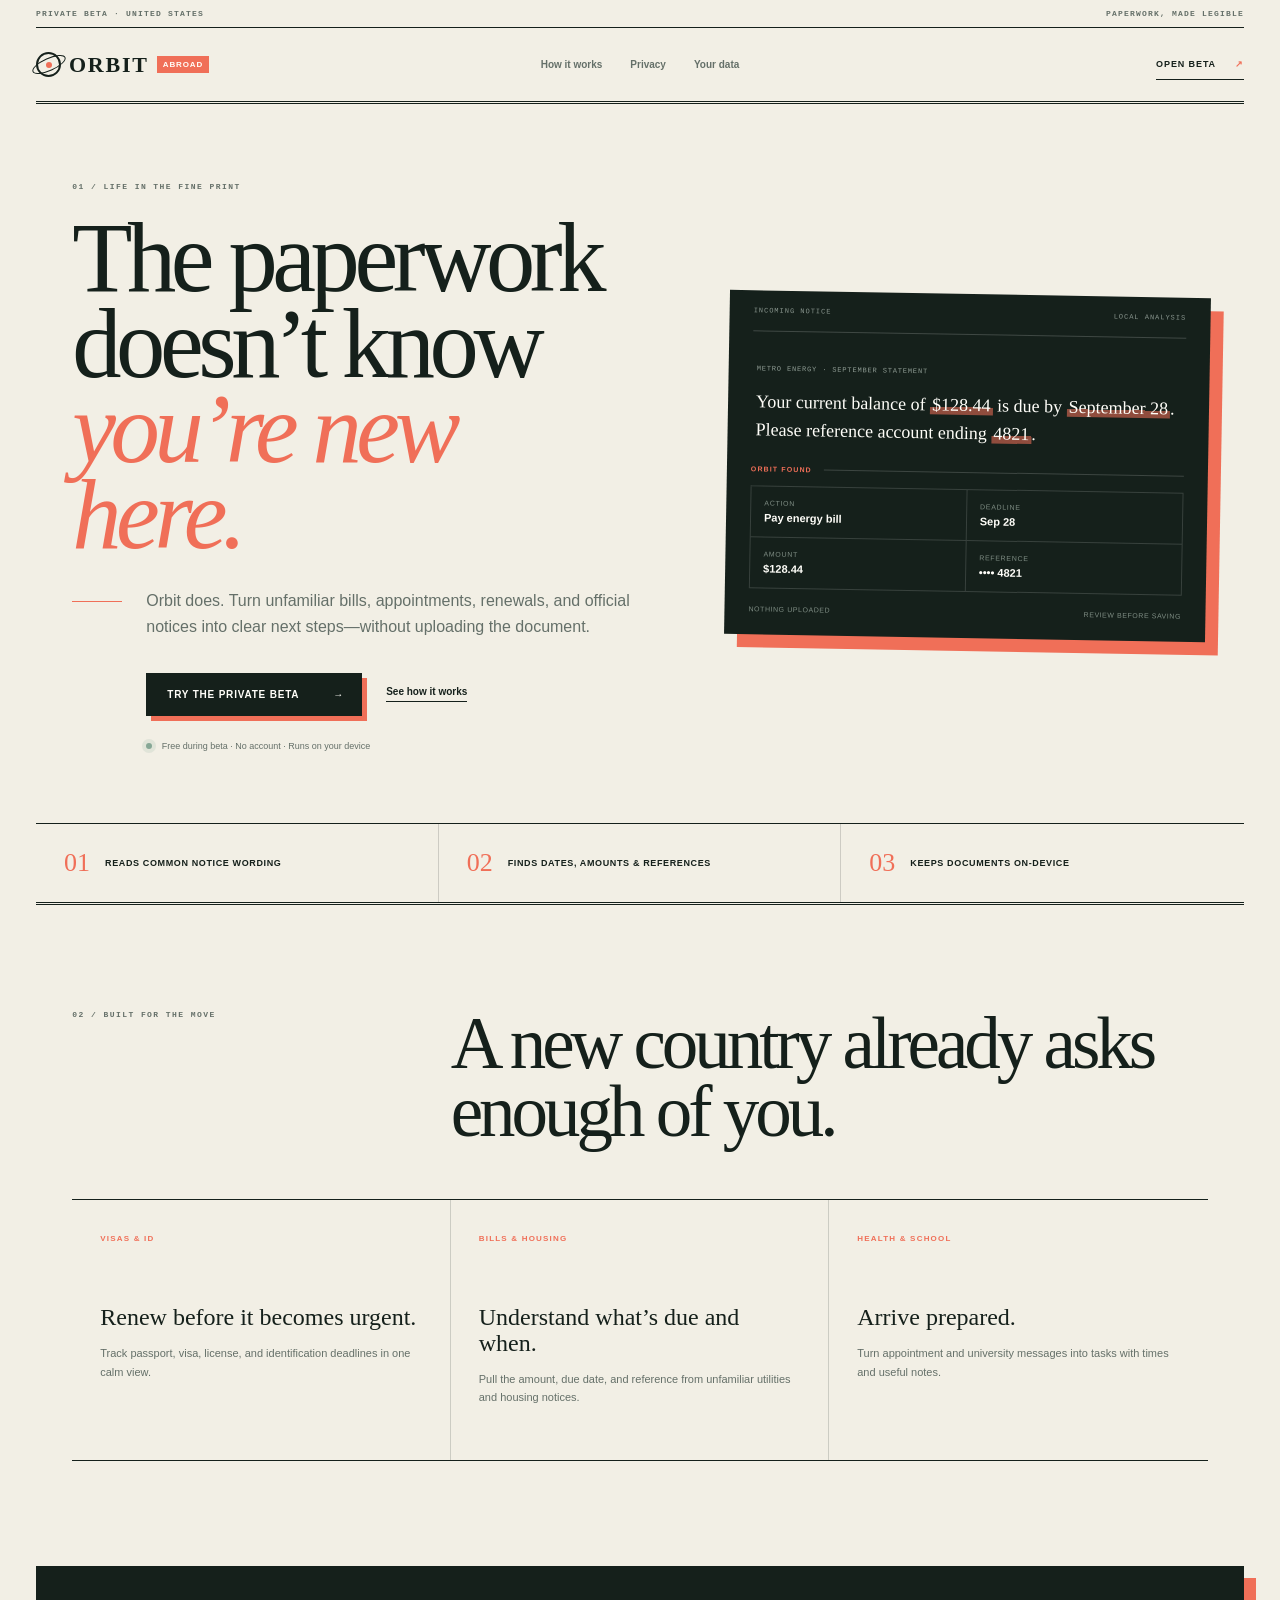
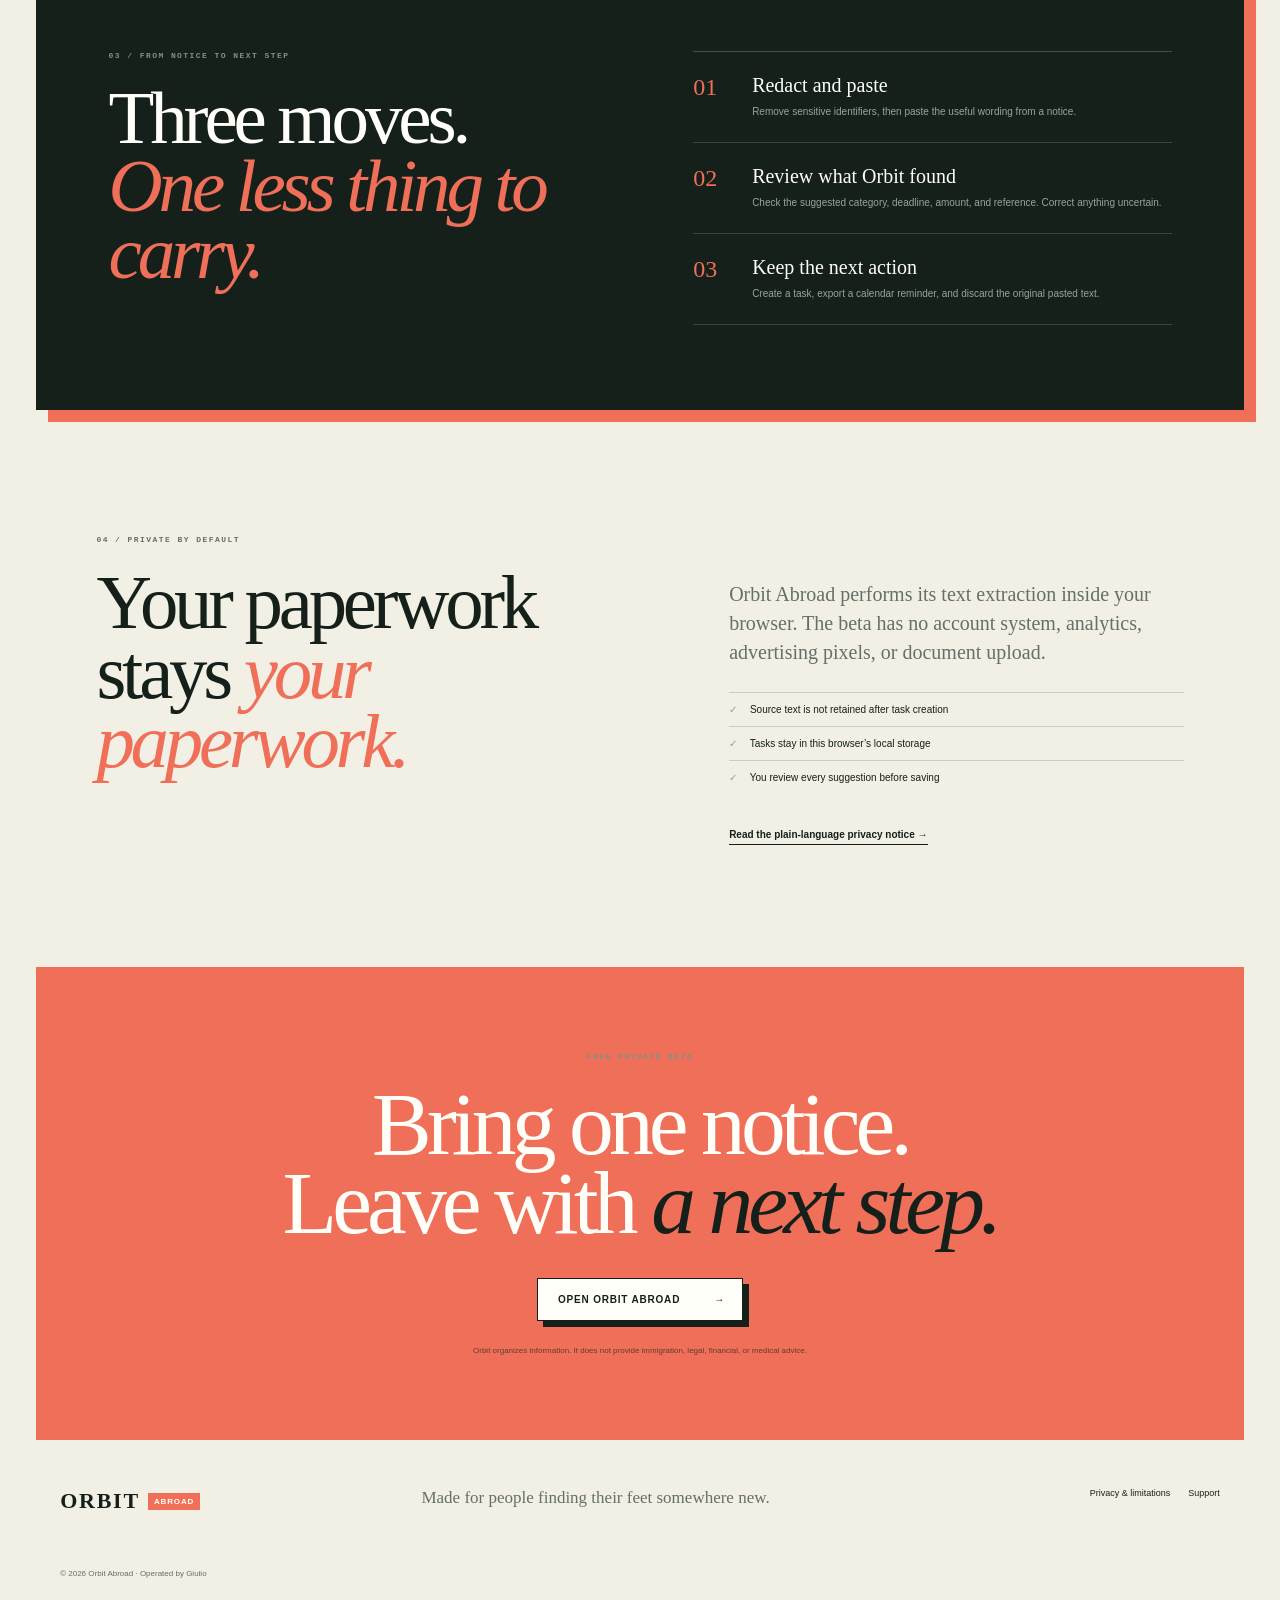
==== index.html @ f22cb24d "Launch Orbit Abroad private beta Add the complete local-first web app, PWA assets, privacy page, doc" ====
<!doctype html>
<html lang="en-US">
<head>
  <meta charset="utf-8">
  <meta name="viewport" content="width=device-width, initial-scale=1">
  <meta name="description" content="Orbit Abroad turns unfamiliar bills, appointments, renewals, and official notices into clear tasks—privately on your device.">
  <meta http-equiv="Content-Security-Policy" content="default-src 'self'; script-src 'self'; style-src 'self'; img-src 'self' data:; connect-src 'self'; object-src 'none'; base-uri 'self'; form-action 'self' mailto:; worker-src 'self'; manifest-src 'self'">
  <meta name="referrer" content="no-referrer">
  <meta name="theme-color" content="#f2efe5">
  <meta property="og:type" content="website">
  <meta property="og:title" content="Orbit Abroad — Make unfamiliar paperwork actionable">
  <meta property="og:description" content="Find the deadline, amount, and next action without uploading your paperwork.">
  <meta property="og:url" content="https://gdifranco1.github.io/orbit-abroad/">
  <meta property="og:image" content="https://gdifranco1.github.io/orbit-abroad/assets/og-card.png">
  <meta name="twitter:card" content="summary_large_image">
  <title>Orbit Abroad — Life admin for a country that’s new to you</title>
  <link rel="canonical" href="https://gdifranco1.github.io/orbit-abroad/">
  <link rel="manifest" href="manifest.webmanifest">
  <link rel="icon" href="assets/icon.svg" type="image/svg+xml">
  <link rel="stylesheet" href="site.css">
</head>
<body>
  <a class="skip-link" href="#main">Skip to main content</a>
  <div class="page-frame">
    <div class="edition-line"><span>Private beta · United States</span><span>Paperwork, made legible</span></div>
    <header class="site-header">
      <a class="brand" href="index.html" aria-label="Orbit Abroad home"><span class="brand-orbit"><i></i></span><strong>ORBIT</strong><em>ABROAD</em></a>
      <nav aria-label="Main navigation">
        <a href="#how">How it works</a>
        <a href="#privacy">Privacy</a>
        <a href="privacy.html">Your data</a>
      </nav>
      <a class="header-cta" href="app.html">Open beta <span>↗</span></a>
    </header>

    <main id="main">
      <section class="hero">
        <div class="hero-copy">
          <p class="section-label">01 / LIFE IN THE FINE PRINT</p>
          <h1>The paperwork doesn’t know <em>you’re new here.</em></h1>
          <p class="lede">Orbit does. Turn unfamiliar bills, appointments, renewals, and official notices into clear next steps—without uploading the document.</p>
          <div class="hero-actions">
            <a class="primary-cta" href="app.html">Try the private beta <span>→</span></a>
            <a class="text-link" href="#how">See how it works</a>
          </div>
          <p class="micro-trust"><i></i> Free during beta · No account · Runs on your device</p>
        </div>

        <div class="product-story" aria-label="Example Orbit extraction">
          <div class="story-mast"><span>INCOMING NOTICE</span><span>LOCAL ANALYSIS</span></div>
          <div class="notice-copy">
            <small>METRO ENERGY · SEPTEMBER STATEMENT</small>
            <p>Your current balance of <mark>$128.44</mark> is due by <mark>September 28</mark>. Please reference account ending <mark>4821</mark>.</p>
          </div>
          <div class="extraction-line"><span>ORBIT FOUND</span><i></i></div>
          <dl class="extraction-grid">
            <div><dt>Action</dt><dd>Pay energy bill</dd></div>
            <div><dt>Deadline</dt><dd>Sep 28</dd></div>
            <div><dt>Amount</dt><dd>$128.44</dd></div>
            <div><dt>Reference</dt><dd>•••• 4821</dd></div>
          </dl>
          <div class="story-footer"><span>Nothing uploaded</span><span>Review before saving</span></div>
        </div>
      </section>

      <section class="proof-strip" aria-label="Product benefits">
        <p><strong>01</strong><span>Reads common notice wording</span></p>
        <p><strong>02</strong><span>Finds dates, amounts & references</span></p>
        <p><strong>03</strong><span>Keeps documents on-device</span></p>
      </section>

      <section class="problem-section">
        <div class="section-intro">
          <p class="section-label">02 / BUILT FOR THE MOVE</p>
          <h2>A new country already asks enough of you.</h2>
        </div>
        <div class="problem-grid">
          <article><span>VISAS & ID</span><h3>Renew before it becomes urgent.</h3><p>Track passport, visa, license, and identification deadlines in one calm view.</p></article>
          <article><span>BILLS & HOUSING</span><h3>Understand what’s due and when.</h3><p>Pull the amount, due date, and reference from unfamiliar utilities and housing notices.</p></article>
          <article><span>HEALTH & SCHOOL</span><h3>Arrive prepared.</h3><p>Turn appointment and university messages into tasks with times and useful notes.</p></article>
        </div>
      </section>

      <section class="how-section" id="how">
        <div class="how-heading">
          <p class="section-label inverse">03 / FROM NOTICE TO NEXT STEP</p>
          <h2>Three moves.<br><em>One less thing to carry.</em></h2>
        </div>
        <ol class="steps">
          <li><span>01</span><div><h3>Redact and paste</h3><p>Remove sensitive identifiers, then paste the useful wording from a notice.</p></div></li>
          <li><span>02</span><div><h3>Review what Orbit found</h3><p>Check the suggested category, deadline, amount, and reference. Correct anything uncertain.</p></div></li>
          <li><span>03</span><div><h3>Keep the next action</h3><p>Create a task, export a calendar reminder, and discard the original pasted text.</p></div></li>
        </ol>
      </section>

      <section class="privacy-section" id="privacy">
        <div class="privacy-statement">
          <p class="section-label">04 / PRIVATE BY DEFAULT</p>
          <h2>Your paperwork<br>stays <em>your paperwork.</em></h2>
        </div>
        <div class="privacy-details">
          <p>Orbit Abroad performs its text extraction inside your browser. The beta has no account system, analytics, advertising pixels, or document upload.</p>
          <ul>
            <li><span>✓</span> Source text is not retained after task creation</li>
            <li><span>✓</span> Tasks stay in this browser’s local storage</li>
            <li><span>✓</span> You review every suggestion before saving</li>
          </ul>
          <a class="text-link" href="privacy.html">Read the plain-language privacy notice →</a>
        </div>
      </section>

      <section class="final-cta">
        <p class="section-label inverse">FREE PRIVATE BETA</p>
        <h2>Bring one notice.<br>Leave with <em>a next step.</em></h2>
        <a class="primary-cta light" href="app.html">Open Orbit Abroad <span>→</span></a>
        <small>Orbit organizes information. It does not provide immigration, legal, financial, or medical advice.</small>
      </section>
    </main>

    <footer>
      <a class="brand footer-brand" href="index.html"><strong>ORBIT</strong><em>ABROAD</em></a>
      <p>Made for people finding their feet somewhere new.</p>
      <div><a href="privacy.html">Privacy & limitations</a><a href="mailto:gdifranco100@gmail.com">Support</a></div>
      <small>© 2026 Orbit Abroad · Operated by Giulio</small>
    </footer>
  </div>
  <script src="site.js"></script>
</body>
</html>
---- site.css ----
:root {
  --paper:#f2efe5; --paper-2:#e5dfd1; --ink:#15201b; --muted:#657069;
  --coral:#f06f58; --sage:#86a795; --white:#fffef9; --line:rgba(21,32,27,.17);
}
*{box-sizing:border-box} html{scroll-behavior:smooth} body{margin:0;min-width:320px;color:var(--ink);background:var(--paper);font-family:Inter,ui-sans-serif,-apple-system,BlinkMacSystemFont,"Segoe UI",sans-serif;-webkit-font-smoothing:antialiased} a{color:inherit} .skip-link{position:fixed;z-index:20;left:12px;top:-80px;padding:10px 14px;color:var(--white);background:var(--ink)}.skip-link:focus{top:12px}.page-frame{max-width:1320px;margin:auto;padding:0 36px}.edition-line{height:28px;display:flex;align-items:center;justify-content:space-between;border-bottom:1px solid var(--ink);color:var(--muted);font-family:ui-monospace,monospace;font-size:8px;font-weight:800;letter-spacing:.15em;text-transform:uppercase}.site-header{height:76px;display:grid;grid-template-columns:1fr auto 1fr;align-items:center;border-bottom:3px double var(--ink)}.brand{display:inline-flex;align-items:center;gap:8px;width:max-content;text-decoration:none}.brand strong{font-family:Georgia,serif;font-size:22px;letter-spacing:.08em}.brand em{padding:4px 6px;color:var(--white);background:var(--coral);font-size:8px;font-style:normal;font-weight:900;letter-spacing:.11em}.brand-orbit{position:relative;width:25px;height:25px;display:grid;place-items:center;border:2px solid var(--ink);border-radius:50%}.brand-orbit:after{content:"";position:absolute;width:34px;height:11px;border:1.5px solid var(--ink);border-radius:50%;transform:rotate(-24deg)}.brand-orbit i{width:6px;height:6px;border-radius:50%;background:var(--coral)}nav{display:flex;gap:28px}nav a{color:var(--muted);font-size:10px;font-weight:750;text-decoration:none}nav a:hover{color:var(--coral)}.header-cta{justify-self:end;padding:10px 0;border-bottom:1px solid var(--ink);font-size:9px;font-weight:850;letter-spacing:.1em;text-decoration:none;text-transform:uppercase}.header-cta span{margin-left:16px;color:var(--coral)}
.section-label{margin:0 0 24px;color:var(--muted);font-family:ui-monospace,monospace;font-size:8px;font-weight:850;letter-spacing:.18em}.section-label.inverse{color:#809087}.hero{min-height:640px;display:grid;grid-template-columns:minmax(0,1.08fr) minmax(390px,.92fr);gap:8%;align-items:center;padding:78px 3% 72px;border-bottom:1px solid var(--ink)}h1,h2{margin:0;font-family:Georgia,"Times New Roman",serif;font-weight:500;letter-spacing:-.055em}h1{max-width:710px;font-size:clamp(63px,7.7vw,104px);line-height:.87}h1 em,h2 em{color:var(--coral);font-weight:500}.lede{max-width:585px;margin:30px 0 0;padding-left:74px;position:relative;color:var(--muted);font-size:16px;line-height:1.65}.lede:before{content:"";position:absolute;left:0;top:13px;width:50px;height:1px;background:var(--coral)}.hero-actions{display:flex;align-items:center;gap:24px;margin:32px 0 0 74px}.primary-cta{display:inline-flex;align-items:center;gap:34px;padding:15px 17px 15px 20px;border:1px solid var(--ink);color:var(--white);background:var(--ink);box-shadow:5px 5px 0 var(--coral);font-size:10px;font-weight:850;letter-spacing:.08em;text-decoration:none;text-transform:uppercase;transition:.2s}.primary-cta:hover{transform:translate(-2px,-2px);box-shadow:8px 8px 0 var(--coral)}.text-link{font-size:10px;font-weight:800;text-decoration:none;border-bottom:1px solid currentColor;padding-bottom:4px}.micro-trust{margin:25px 0 0 74px;color:var(--muted);font-size:9px}.micro-trust i{display:inline-block;width:6px;height:6px;margin-right:7px;border-radius:50%;background:var(--sage);box-shadow:0 0 0 4px rgba(134,167,149,.16)}
.product-story{position:relative;padding:0 24px 22px;color:var(--white);background:var(--ink);box-shadow:13px 13px 0 var(--coral);transform:rotate(1deg)}.story-mast{height:41px;display:flex;align-items:center;justify-content:space-between;border-bottom:1px solid rgba(255,255,255,.18);color:#89958e;font-family:ui-monospace,monospace;font-size:7px;letter-spacing:.14em}.notice-copy{padding:25px 4px 21px}.notice-copy small{color:#8f9c94;font-family:ui-monospace,monospace;font-size:7px;letter-spacing:.12em}.notice-copy p{margin:14px 0 0;font-family:Georgia,serif;font-size:18px;line-height:1.55}.notice-copy mark{padding:0 2px;color:var(--white);background:linear-gradient(transparent 62%,rgba(240,111,88,.56) 62%)}.extraction-line{display:flex;align-items:center;gap:12px;color:var(--coral);font-size:7px;font-weight:900;letter-spacing:.16em}.extraction-line i{height:1px;flex:1;background:rgba(255,255,255,.17)}.extraction-grid{display:grid;grid-template-columns:1fr 1fr;margin:13px 0 0;border-top:1px solid rgba(255,255,255,.15);border-left:1px solid rgba(255,255,255,.15)}.extraction-grid div{padding:13px;border-right:1px solid rgba(255,255,255,.15);border-bottom:1px solid rgba(255,255,255,.15)}.extraction-grid dt{color:#7f8d84;font-size:7px;letter-spacing:.1em;text-transform:uppercase}.extraction-grid dd{margin:5px 0 0;font-size:11px;font-weight:750}.story-footer{display:flex;justify-content:space-between;margin-top:17px;color:#7f8d84;font-size:7px;text-transform:uppercase;letter-spacing:.08em}
.proof-strip{display:grid;grid-template-columns:repeat(3,1fr);border-bottom:3px double var(--ink)}.proof-strip p{display:flex;align-items:center;gap:15px;margin:0;padding:24px 28px;border-right:1px solid var(--line)}.proof-strip p:last-child{border-right:0}.proof-strip strong{font-family:Georgia,serif;color:var(--coral);font-size:26px;font-weight:500}.proof-strip span{font-size:9px;font-weight:800;letter-spacing:.07em;text-transform:uppercase}.problem-section{padding:105px 3%}.section-intro{display:grid;grid-template-columns:1fr 2fr;align-items:start;margin-bottom:54px}.section-intro h2{max-width:750px;font-size:clamp(43px,6vw,73px);line-height:.93}.problem-grid{display:grid;grid-template-columns:repeat(3,1fr);border-top:1px solid var(--ink);border-bottom:1px solid var(--ink)}.problem-grid article{min-height:260px;padding:27px 28px;border-right:1px solid var(--line)}.problem-grid article:last-child{border-right:0}.problem-grid article>span{color:var(--coral);font-size:8px;font-weight:900;letter-spacing:.15em}.problem-grid h3{margin:60px 0 13px;font-family:Georgia,serif;font-size:24px;font-weight:500;line-height:1.08}.problem-grid p{margin:0;color:var(--muted);font-size:11px;line-height:1.65}
.how-section{display:grid;grid-template-columns:1fr 1fr;gap:10%;padding:85px 6%;color:var(--white);background:var(--ink);box-shadow:12px 12px 0 var(--coral)}.how-heading h2{font-size:clamp(48px,6vw,75px);line-height:.9}.steps{list-style:none;margin:0;padding:0;border-top:1px solid rgba(255,255,255,.2)}.steps li{display:grid;grid-template-columns:44px 1fr;gap:15px;padding:22px 0;border-bottom:1px solid rgba(255,255,255,.16)}.steps li>span{color:var(--coral);font-family:Georgia,serif;font-size:24px}.steps h3{margin:0 0 7px;font-family:Georgia,serif;font-size:20px;font-weight:500}.steps p{margin:0;color:#98a49d;font-size:10px;line-height:1.6}.privacy-section{display:grid;grid-template-columns:1.05fr .95fr;gap:12%;padding:125px 5%}.privacy-statement h2{font-size:clamp(49px,6vw,78px);line-height:.9}.privacy-details>p{margin:45px 0 25px;color:var(--muted);font-family:Georgia,serif;font-size:20px;line-height:1.45}.privacy-details ul{list-style:none;margin:0 0 30px;padding:0}.privacy-details li{padding:11px 0;border-top:1px solid var(--line);font-size:10px}.privacy-details li span{margin-right:10px;color:var(--sage)}.final-cta{padding:85px 7%;text-align:center;color:var(--white);background:var(--coral)}.final-cta h2{font-size:clamp(53px,7vw,90px);line-height:.88}.final-cta h2 em{color:var(--ink)}.final-cta .primary-cta{margin-top:35px}.primary-cta.light{color:var(--ink);background:var(--white);box-shadow:6px 6px 0 var(--ink)}.final-cta small{display:block;max-width:550px;margin:25px auto 0;color:rgba(21,32,27,.65);font-size:8px}footer{display:grid;grid-template-columns:1fr 1.3fr 1fr;align-items:start;gap:25px;padding:48px 2% 35px;border-bottom:1px solid var(--ink)}footer p{margin:0;color:var(--muted);font-family:Georgia,serif;font-size:17px}footer>div{display:flex;justify-content:flex-end;gap:18px}footer a{font-size:9px;text-decoration:none}footer>small{grid-column:1/-1;margin-top:30px;color:var(--muted);font-size:8px}
.policy-hero{padding:90px 5% 70px;border-bottom:3px double var(--ink)}.policy-hero h1{font-size:clamp(58px,8vw,100px)}.policy-hero>p:last-child{max-width:650px;margin:30px 0 0;color:var(--muted);font-family:Georgia,serif;font-size:19px;line-height:1.5}.policy-layout{display:grid;grid-template-columns:220px minmax(0,720px);gap:10%;justify-content:center;padding:75px 4%}.policy-layout aside{position:sticky;top:25px;align-self:start;display:grid;border-top:4px solid var(--ink)}.policy-layout aside strong,.policy-layout aside a{padding:11px 0;border-bottom:1px solid var(--line);font-size:9px;text-decoration:none}.policy-layout aside strong{color:var(--coral);letter-spacing:.1em;text-transform:uppercase}.policy-layout article section{position:relative;padding:0 0 60px 54px}.policy-layout article section>span{position:absolute;left:0;top:3px;color:var(--coral);font-family:Georgia,serif;font-size:24px}.policy-layout article h2{font-size:36px;letter-spacing:-.035em}.policy-layout article p{color:var(--muted);font-size:12px;line-height:1.75}.policy-callout{margin-top:24px;padding:20px 23px;border-left:4px solid var(--coral);background:var(--paper-2)}.policy-callout strong{font-family:Georgia,serif;font-size:18px;font-weight:500}.policy-callout ul{margin:12px 0 0;padding-left:17px;color:var(--muted);font-size:11px;line-height:1.8}.policy-return{display:flex;align-items:center;justify-content:space-between;padding:50px 6%;border-top:1px solid var(--ink);border-bottom:1px solid var(--ink)}.policy-return p{font-family:Georgia,serif;font-size:27px}
@media(max-width:820px){.page-frame{padding:0 16px}.edition-line{display:none}.site-header{grid-template-columns:1fr auto;height:70px}.site-header nav{display:none}.hero{min-height:0;grid-template-columns:1fr;gap:65px;padding:64px 2% 75px}h1{font-size:clamp(56px,15vw,82px)}.lede{padding-left:0}.lede:before{display:none}.hero-actions,.micro-trust{margin-left:0}.product-story{margin-right:10px}.proof-strip{grid-template-columns:1fr}.proof-strip p{border-right:0;border-bottom:1px solid var(--line)}.section-intro,.how-section,.privacy-section{grid-template-columns:1fr}.problem-section{padding:80px 2%}.problem-grid{grid-template-columns:1fr}.problem-grid article{min-height:190px;border-right:0;border-bottom:1px solid var(--line)}.problem-grid h3{margin-top:36px}.how-section{gap:55px;padding:65px 25px;margin-right:8px}.privacy-section{gap:25px;padding:90px 3%}.privacy-details>p{margin-top:10px}footer{grid-template-columns:1fr}footer>div{justify-content:flex-start}footer>small{grid-column:1}}
@media(max-width:820px){.policy-hero{padding:65px 2% 50px}.policy-layout{grid-template-columns:1fr;padding:50px 2%}.policy-layout aside{display:none}.policy-layout article section{padding-left:38px}.policy-return{align-items:flex-start;flex-direction:column;gap:20px}}
@media(max-width:450px){.header-cta{font-size:8px}.brand-orbit{display:none}.hero-actions{align-items:flex-start;flex-direction:column}.product-story{padding:0 17px 17px}.extraction-grid{grid-template-columns:1fr}.final-cta{padding:70px 18px}}
@media(prefers-reduced-motion:reduce){*{scroll-behavior:auto!important;transition:none!important}}
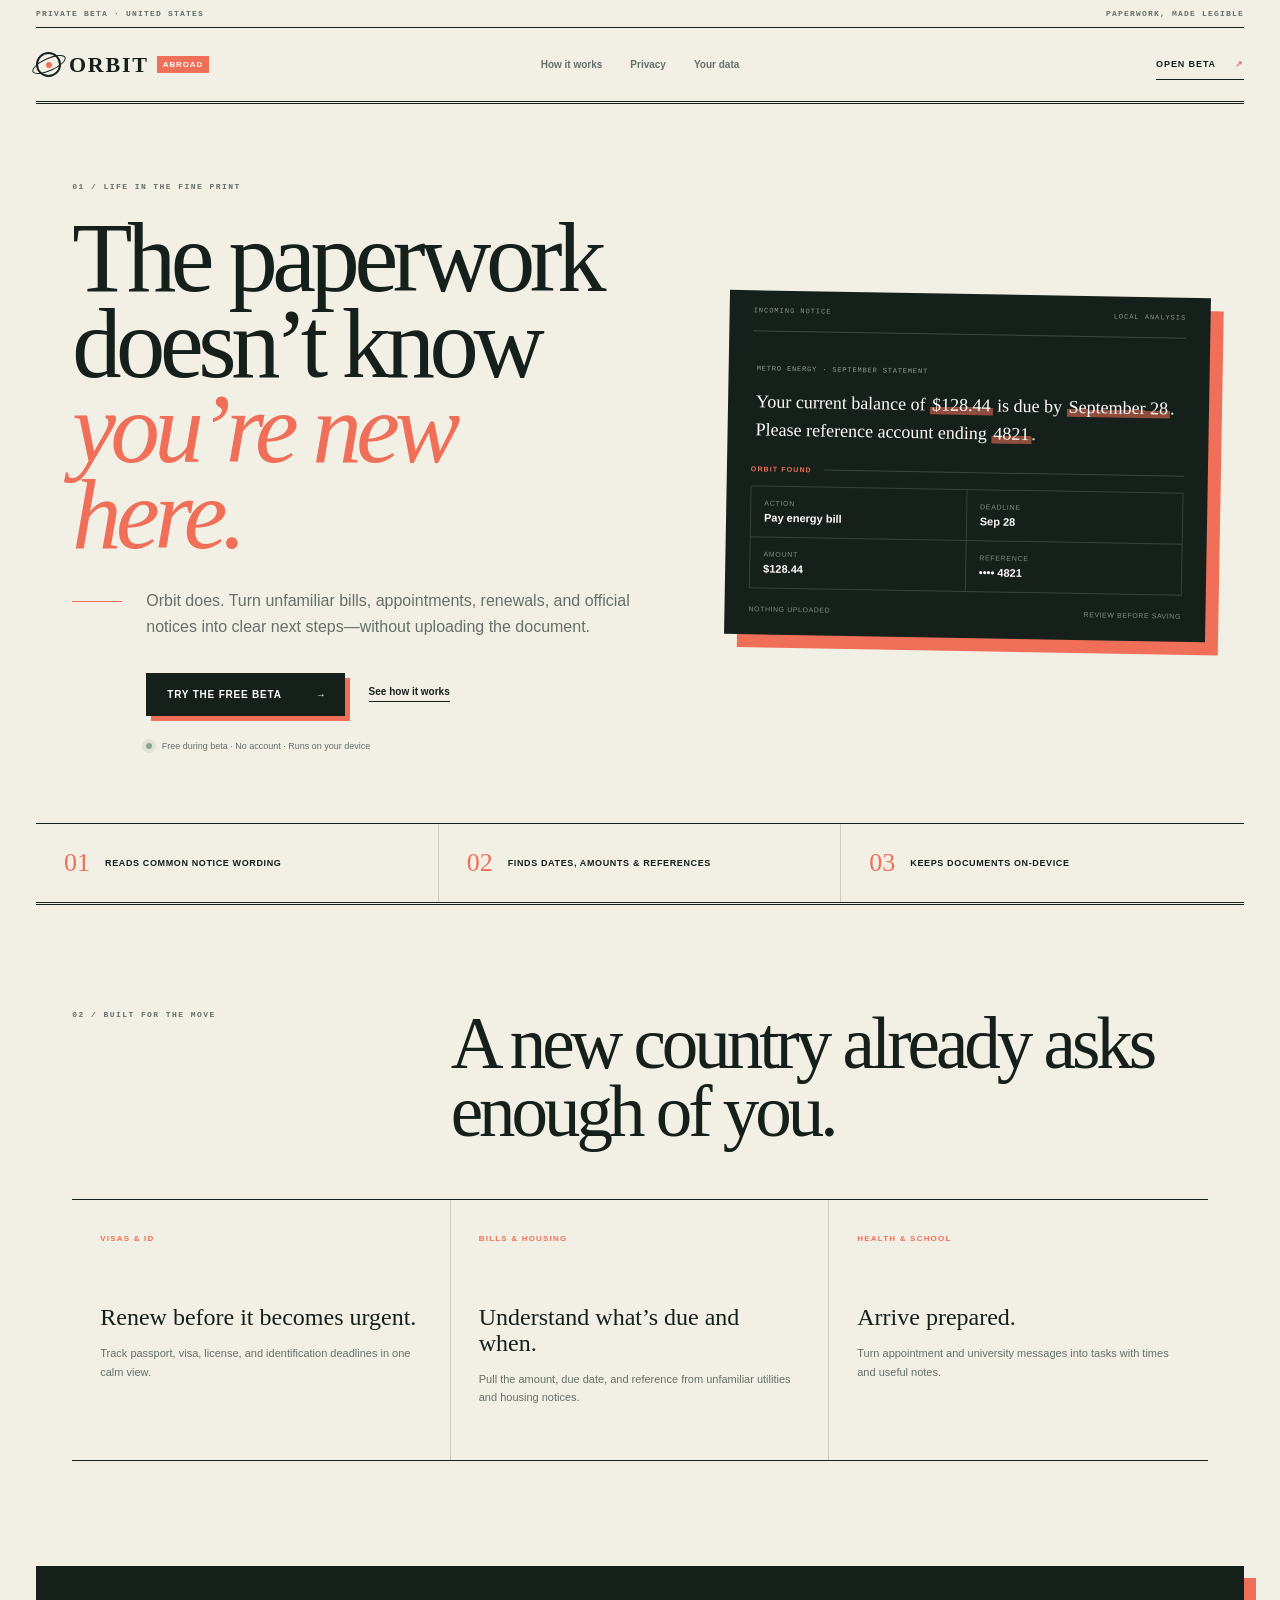
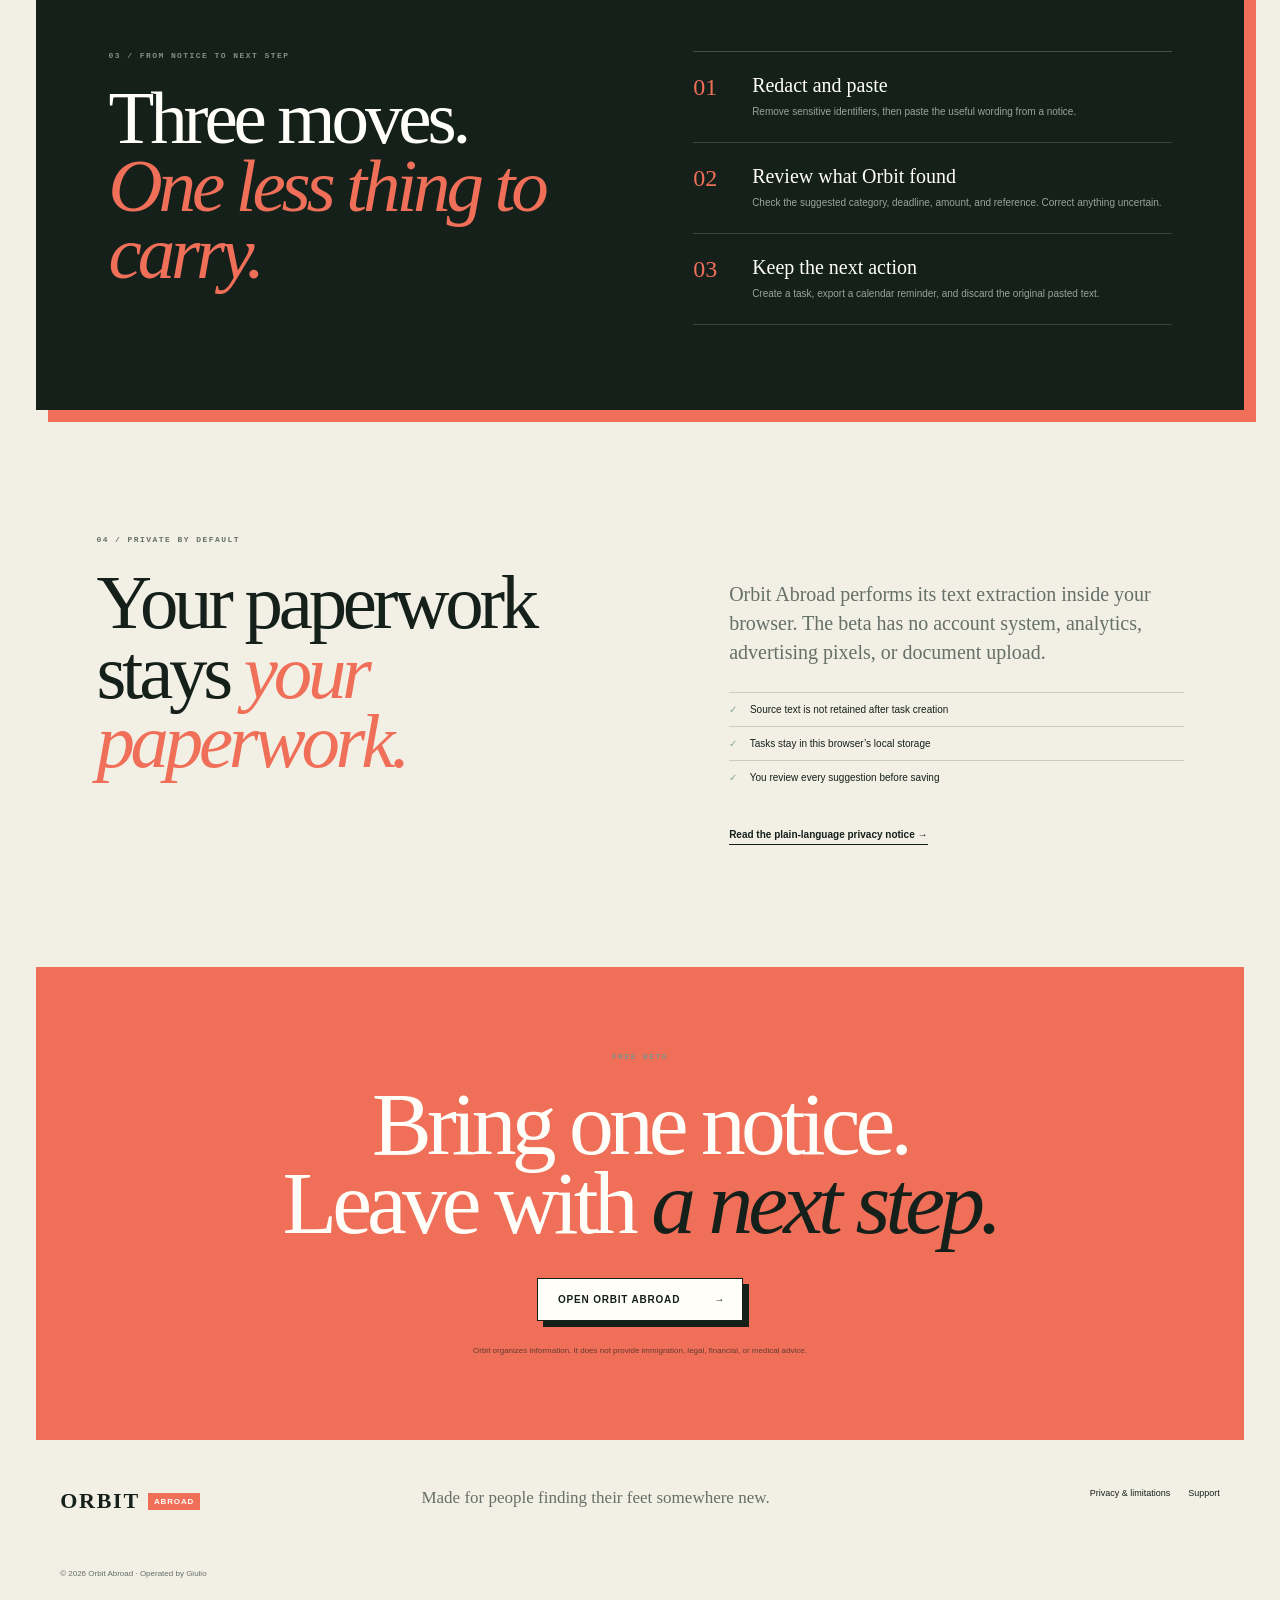
==== commit 262b27ab: "Add files via upload" ====
--- a/index.html
+++ b/index.html
@@ -40,7 +40,7 @@
           <h1>The paperwork doesn’t know <em>you’re new here.</em></h1>
           <p class="lede">Orbit does. Turn unfamiliar bills, appointments, renewals, and official notices into clear next steps—without uploading the document.</p>
           <div class="hero-actions">
-            <a class="primary-cta" href="app.html">Try the private beta <span>→</span></a>
+            <a class="primary-cta" href="app.html">Try the free beta <span>→</span></a>
             <a class="text-link" href="#how">See how it works</a>
           </div>
           <p class="micro-trust"><i></i> Free during beta · No account · Runs on your device</p>
@@ -110,7 +110,7 @@
       </section>
 
       <section class="final-cta">
-        <p class="section-label inverse">FREE PRIVATE BETA</p>
+        <p class="section-label inverse">FREE BETA</p>
         <h2>Bring one notice.<br>Leave with <em>a next step.</em></h2>
         <a class="primary-cta light" href="app.html">Open Orbit Abroad <span>→</span></a>
         <small>Orbit organizes information. It does not provide immigration, legal, financial, or medical advice.</small>
